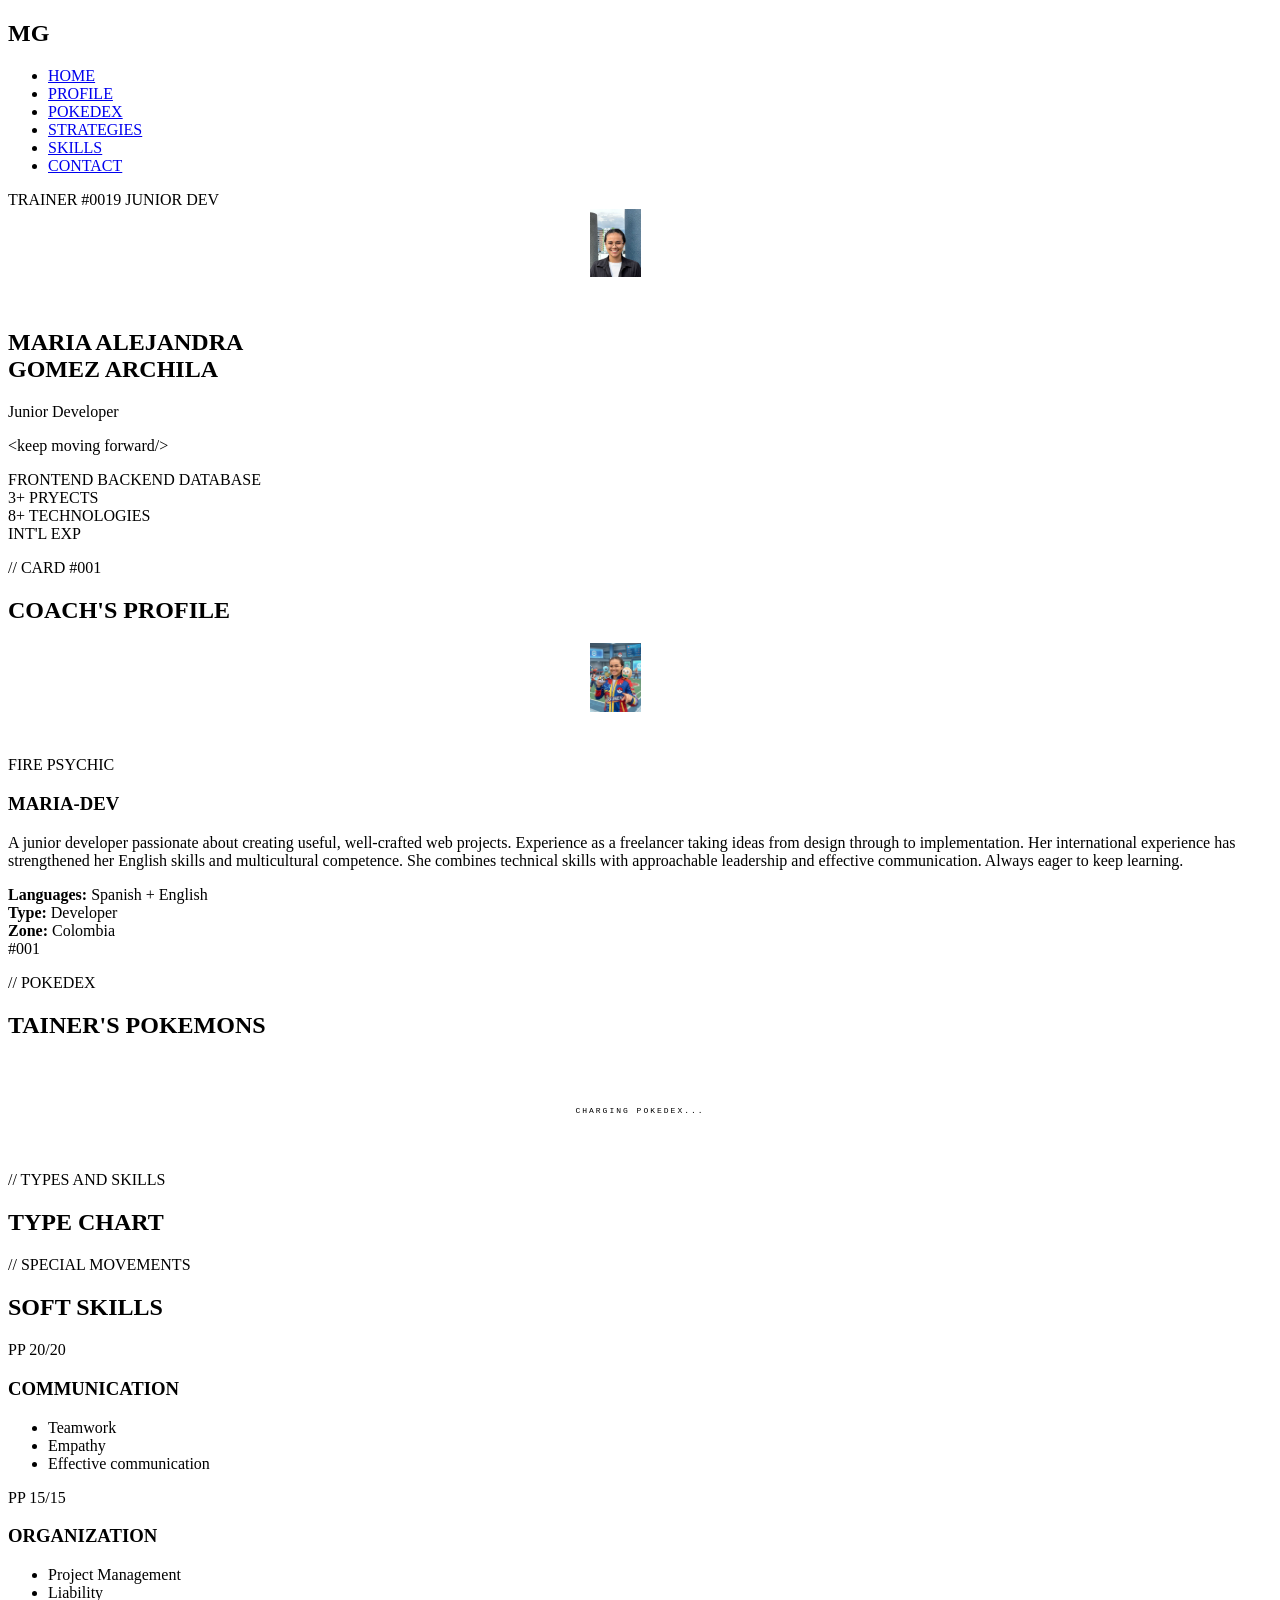
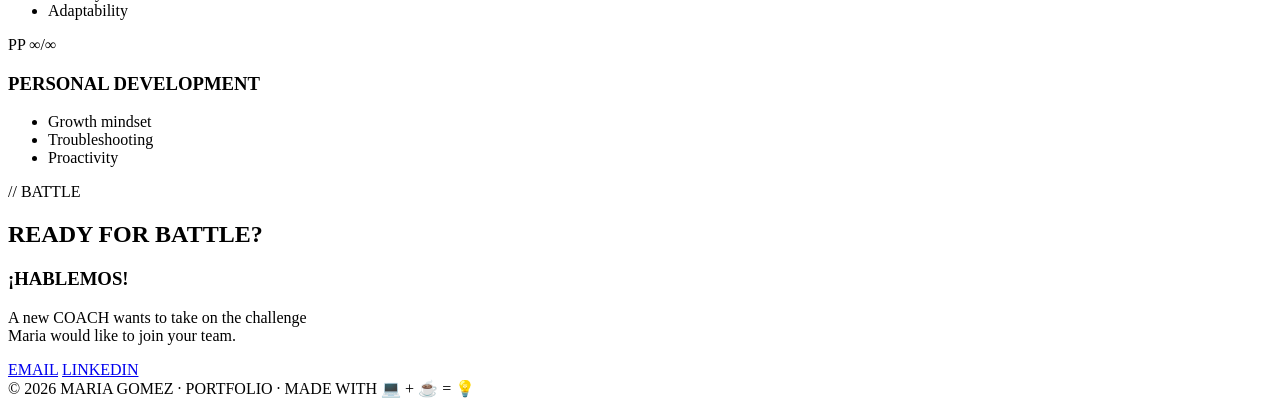
==== index.html @ 3a4a0736 "feat: :white_check_mark: HTML structure completed" ====
<!DOCTYPE html>
<html lang="en">

<head>
    <meta charset="UTF-8">
    <meta name="viewport" content="width=device-width, initial-scale=1.0">
    <title>MG.</title>
    <link rel="stylesheet" href="style.css">
</head>

<body>
    <header>
        <!--NAV BAR-->
        <nav>
            <div class="nav-logo">
                <h1>MG</h1>
                <ul class="nav-links" id="navLinks">
                    <li><a href="#home">HOME</a></li>
                    <li><a href="#about">PROFILE</a></li>
                    <li><a href="#projects">POKEDEX</a></li>
                    <li><a href="#skills">STRATEGIES</a></li>
                    <li><a href="#sskills">SKILLS</a></li>
                    <li><a href="#contact">CONTACT</a></li>
                </ul>
                <div class="hamburger" id="hamburger">
                    <span></span>
                    <span></span>
                    <span></span>
                </div>

            </div>
        </nav>
    </header>

    <!--MAIN-->
    <main>
        <!--HOME-->
        <section id="home">
            <div class="trainer-card">
                <div class="trainer-card-header">
                    <span class="trainer-id">TRAINER #0019</span>
                    <span class="trainer-badge"> JUNIOR DEV</span>
                </div>

                <div class="trainer-main">
                    <div class="trainer-photo">
                        <div class="trainer-photo-placeholder" id="profilePhotoWrapper">
                            <div>
                                <img class="profileImg" src="media/perfilgit.jpg" alt="Maria Gomez" />
                            </div>
                        </div>
                    </div>

                    <div class="trainer-info">
                        <h1>MARIA ALEJANDRA<br>GOMEZ ARCHILA</h1>
                        <p class="trainer-title">Junior Developer</p>
                        <p class="trainer-motto"><span>&lt;</span>keep moving forward/<span>&gt;</span></p>
                        <div class="trainer-types">
                            <span class="type-badge type-fire">FRONTEND</span>
                            <span class="type-badge type-water">BACKEND</span>
                            <span class="type-badge type-electric">DATABASE</span>
                        </div>
                    </div>
                </div>

                <div class="trainer-stats">
                    <div class="trainer-stat">
                        <span class="trainer-stat-val">3+</span>
                        <span class="trainer-stat-label">PRYECTS</span>
                    </div>
                    <div class="trainer-stat">
                        <span class="trainer-stat-val">8+</span>
                        <span class="trainer-stat-label">TECHNOLOGIES</span>
                    </div>
                    <div class="trainer-stat">
                        <span class="trainer-stat-val"></span>
                        <span class="trainer-stat-label">INT'L EXP</span>
                    </div>
                </div>
            </div>
        </section>

        <!--ABOUT-->
        <section id="about">
            <div class="section">
                <div class="section-header reveal">
                    <p class="section-label">// CARD #001</p>
                    <h2 class="section-title">COACH'S PROFILE</h2>
                    <div class="section-divider"></div>
                </div>

                <div class="pokedex-entry reveal">
                    <div class="pokedex-sprite">
                        <div class="trainer-photo-placeholder">
                            <img class="trainerImg" src="media/pokeTrainer.png" alt="Maria Gomez" />
                        </div>
                        <div class="trainer-types">
                            <span class="type-badge type-fire">FIRE</span>
                            <span class="type-badge type-psychic">PSYCHIC</span>
                        </div>
                    </div>

                    <div class="pokedex-text">
                        <h3>MARIA-DEV </h3>
                        <p>A junior developer passionate about creating useful, well-crafted web projects.
                            Experience as a freelancer
                            taking ideas from design through to implementation. Her international experience
                            has strengthened her English skills and
                            multicultural competence. She combines technical skills with approachable leadership and
                            effective communication. Always
                            eager to keep learning.</p>
                        <div class="entry-stats">
                            <div class="entry-stat">
                                <span class="entry-stat-text"><strong>Languages:</strong> Spanish + English</span>
                            </div>
                            <div class="entry-stat">
                                <span class="entry-stat-text"><strong>Type:</strong> Developer</span>
                            </div>
                            <div class="entry-stat">
                                <span class="entry-stat-text"><strong>Zone:</strong> Colombia</span>
                            </div>
                        </div>
                    </div>
                    <div class="pokedex-num">#001</div>
                </div>
            </div>
        </section>

        <!--PROJECTS-->
        <section id="projects">
            <div class="section">
                <div class="section-header reveal">
                    <p class="section-label">// POKEDEX</p>
                    <h2 class="section-title">TAINER'S POKEMONS</h2>
                    <div class="section-divider"></div>
                </div>

                <div class="pokemon-cards-grid" id="pokemonCardsGrid">
                    <div class="divCards">
                        <div class="loading-spinner"></div>
                        <p class="pCards">
                            CHARGING POKEDEX...
                        </p>
                    </div>
                </div>
            </div>
        </section>

        <!--SKILLS-->
        <section id="skills">
            <div class="section">
                <div class="section-header reveal">
                    <p class="section-label">// TYPES AND SKILLS</p>
                    <h2 class="section-title">TYPE CHART</h2>
                    <div class="section-divider"></div>
                </div>

                <div class="type-chart-grid" id="typeChartGrid">
                    <!-- Script.js -->
                </div>
            </div>
        </section>

        <!--SSKILLS-->
        <section id="sskills">
            <div class="section">
                <div class="section-header reveal">
                    <p class="section-label">// SPECIAL MOVEMENTS</p>
                    <h2 class="section-title">SOFT SKILLS</h2>
                    <div class="section-divider"></div>
                </div>

                <div class="moves-grid">
                    <div class="move-card pink reveal">
                        <div class="move-pp">PP <span>20/20</span></div>
                        <h3 class="move-name">COMMUNICATION</h3>
                        <ul class="move-items">
                            <li class="move-item"><span class="move-dot"></span>Teamwork</li>
                            <li class="move-item"><span class="move-dot"></span>Empathy</li>
                            <li class="move-item"><span class="move-dot"></span>Effective communication</li>
                        </ul>
                    </div>

                    <div class="move-card blue reveal">
                        <div class="move-pp">PP <span>15/15</span></div>
                        <h3 class="move-name">ORGANIZATION</h3>
                        <ul class="move-items">
                            <li class="move-item"><span class="move-dot"></span>Project Management</li>
                            <li class="move-item"><span class="move-dot"></span>Liability</li>
                            <li class="move-item"><span class="move-dot"></span>Adaptability</li>
                        </ul>
                    </div>

                    <div class="move-card green reveal">
                        <div class="move-pp">PP <span>∞/∞</span></div>
                        <h3 class="move-name">PERSONAL DEVELOPMENT</h3>
                        <ul class="move-items">
                            <li class="move-item"><span class="move-dot"></span>Growth mindset</li>
                            <li class="move-item"><span class="move-dot"></span>Troubleshooting</li>
                            <li class="move-item"><span class="move-dot"></span>Proactivity</li>
                        </ul>
                    </div>
                </div>
            </div>
        </section>

        <!--CONTACT-->
        <section id="contact">
            <div class="section">
                <div class="section-header reveal">
                    <p class="section-label">// BATTLE</p>
                    <h2 class="section-title">READY FOR BATTLE?</h2>
                    <div class="section-divider"></div>
                </div>

                <div class="contact-card reveal">
                    <h3>¡HABLEMOS!</h3>
                    <p>A new COACH wants to take on the challenge<br>Maria would like to join your team.</p>
                    <div class="contact-buttons">
                        <a href="mailto:maga1731@gmail.com" class="contact-btn email">EMAIL</a>
                        <a href="https://www.linkedin.com/in/maria-alejandra-gomez-archila-873340373/" target="_blank"
                            class="contact-btn linkedin">LINKEDIN</a>
                    </div>
                </div>
            </div>
        </section>
    </main>

    <!--FOOTER-->
    <footer>
        <div class="footer-text">
            © 2026 MARIA GOMEZ · PORTFOLIO · MADE WITH 💻 + ☕ = 💡
        </div>
    </footer>
</body>
<script src="script.js"></script>

</html>
---- style.css ----
/*NAV BAR*/
/*MAIN*/


/*HOME*/
.trainer-types {
    justify-content: flex-start;
    margin-top: 0.8rem
}

.profileImg {
    width: 4vw;

}

/*ABOUT*/

.trainerImg {
    width: 4vw;
}

.trainer-photo-placeholder {
    width: 100px;
    height: 100px;
    font-size: 2.5rem;
    margin: 0 auto;
}

/*PROJECTS*/

.divCards {
    grid-column: 1/-1;
    text-align: center;
    padding: 2rem;
}

.pCards {
    font-family: 'Press Start 2P', monospace;
    font-size: 0.5rem;
    color: var(--gray);
    margin-top: 1rem;
    letter-spacing: 2px;
}
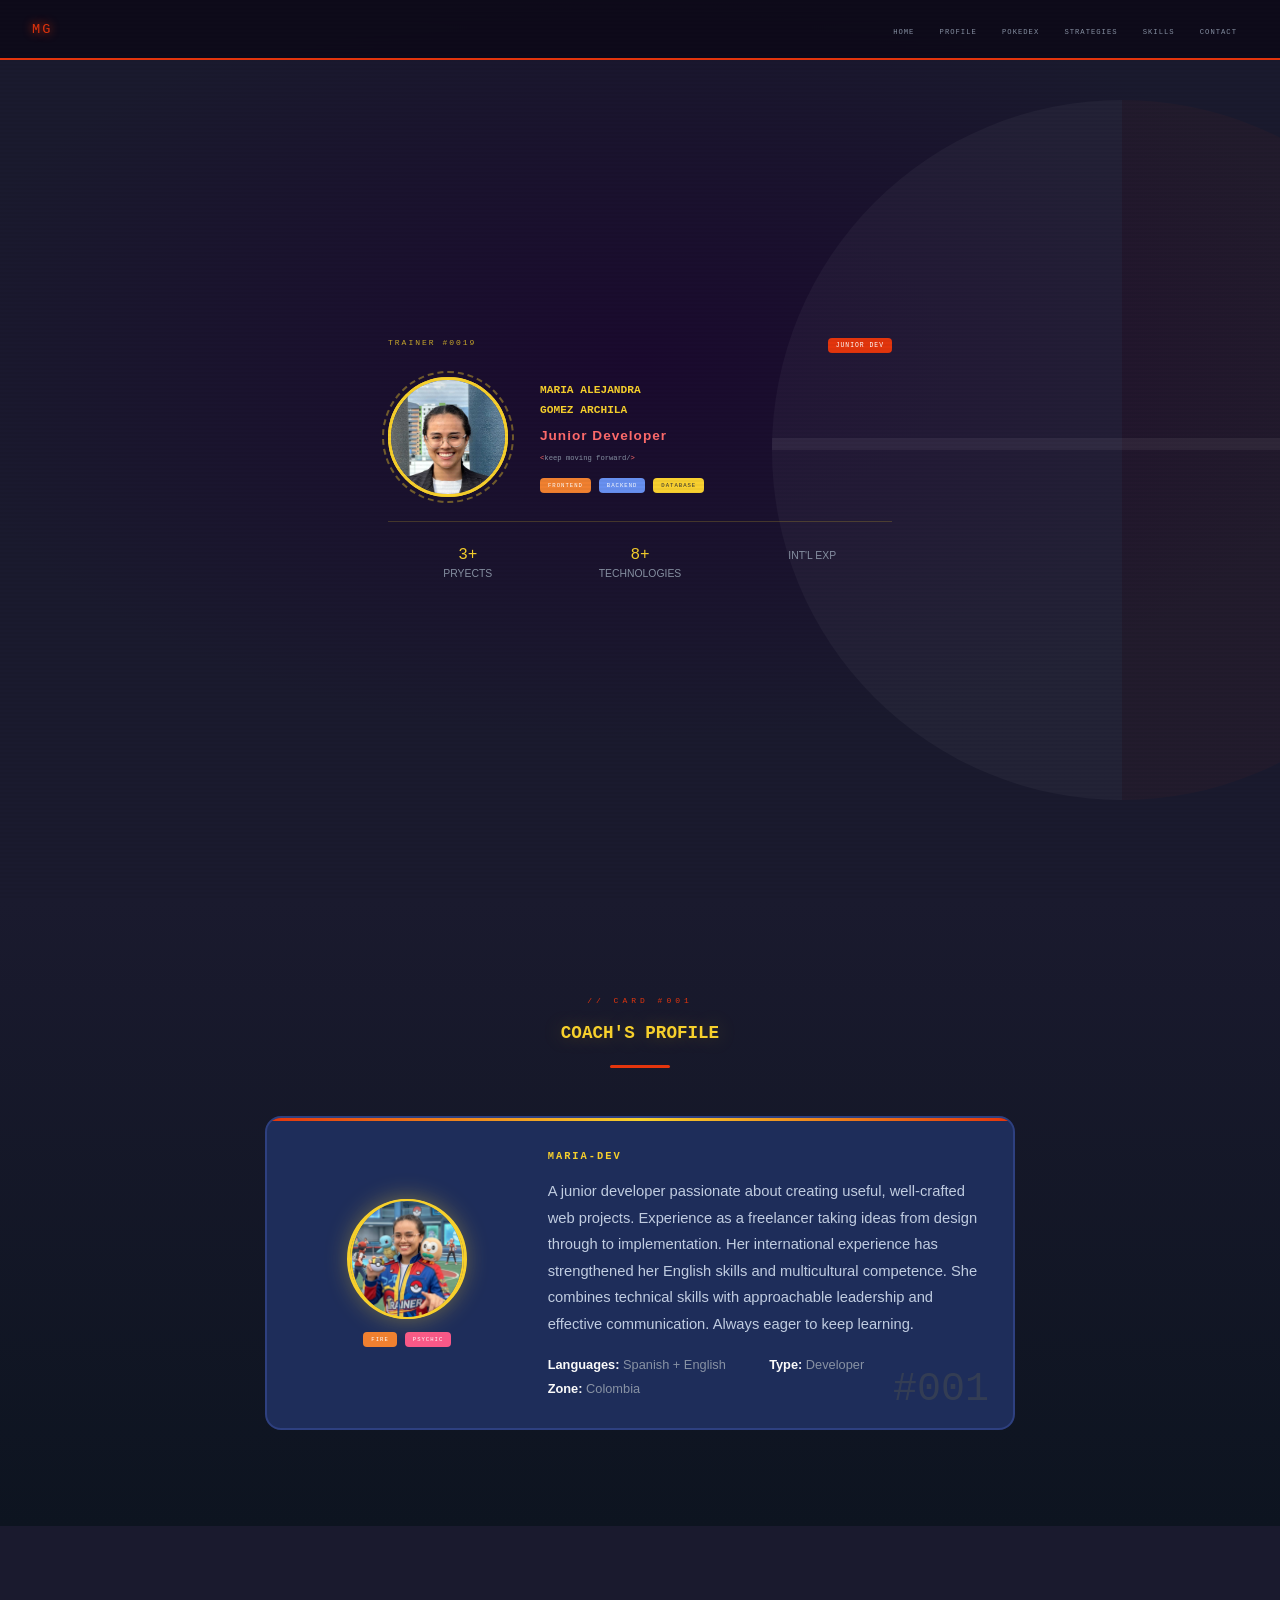
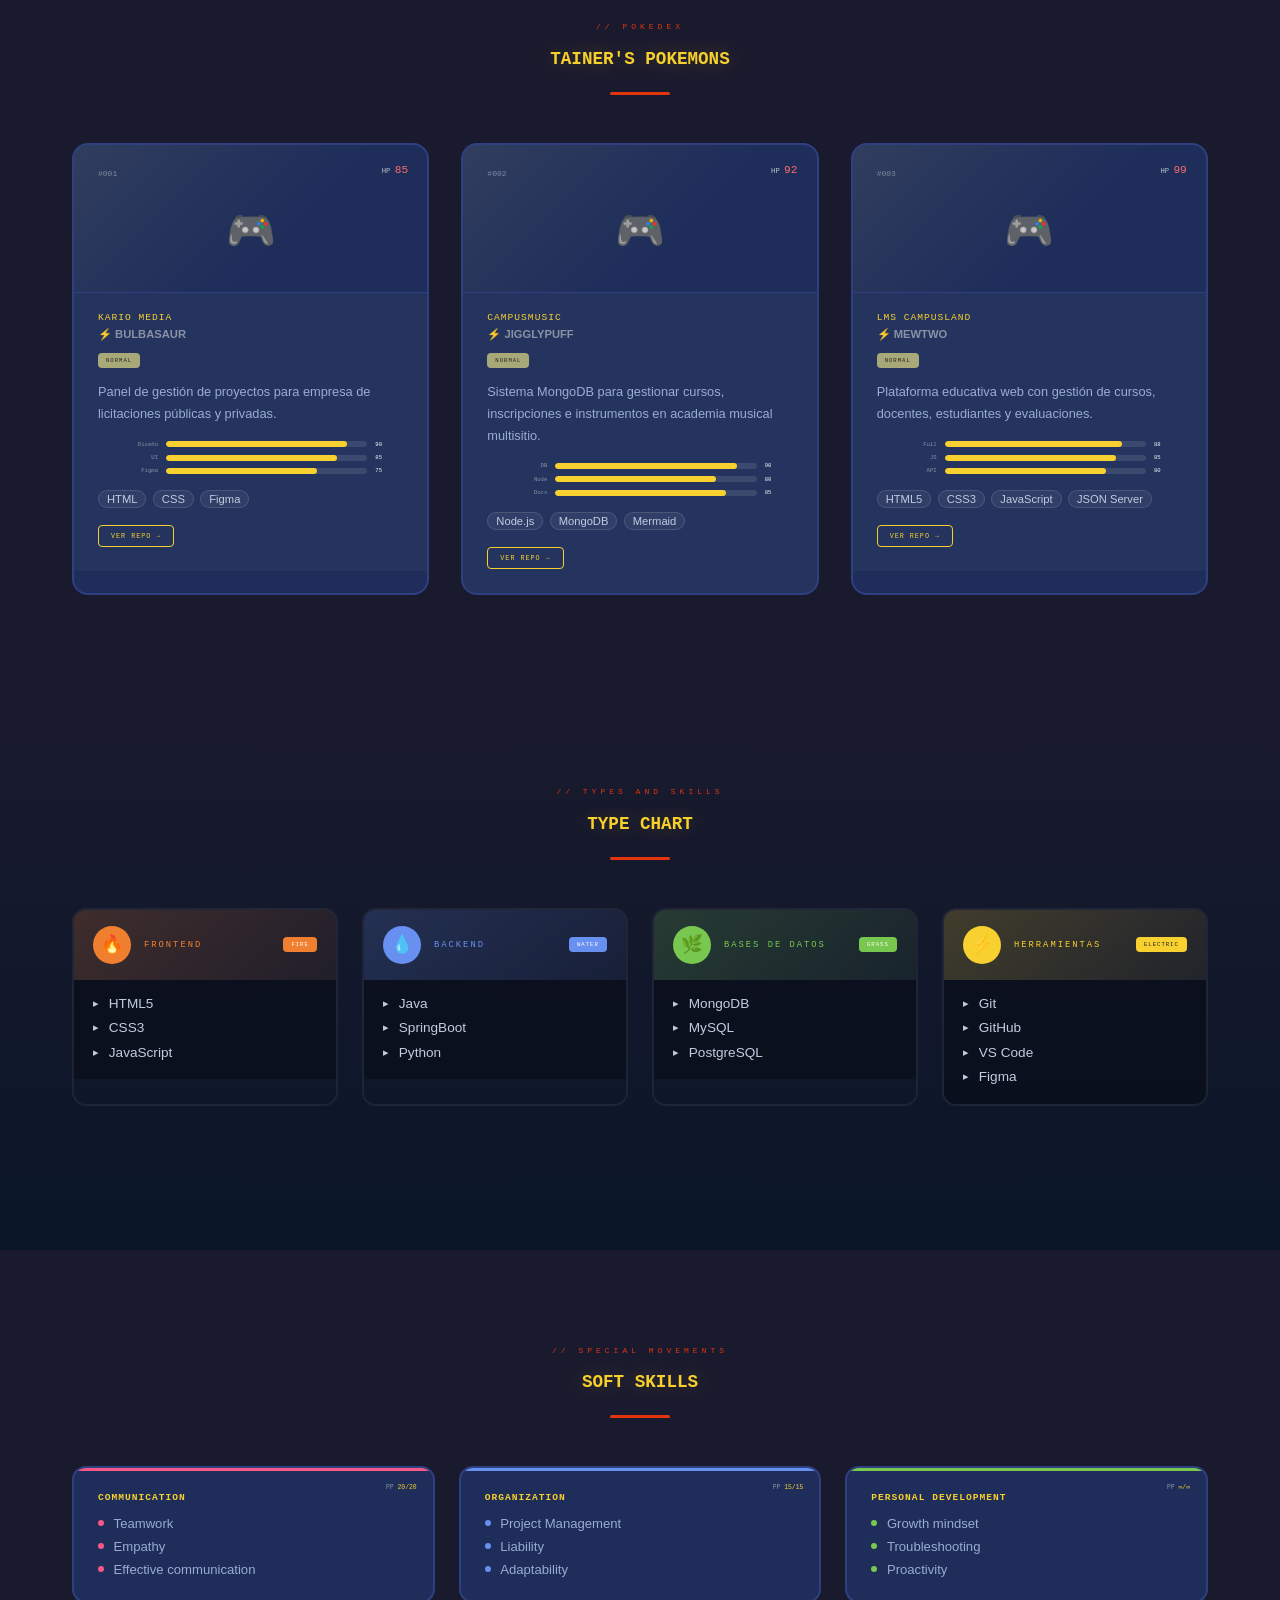
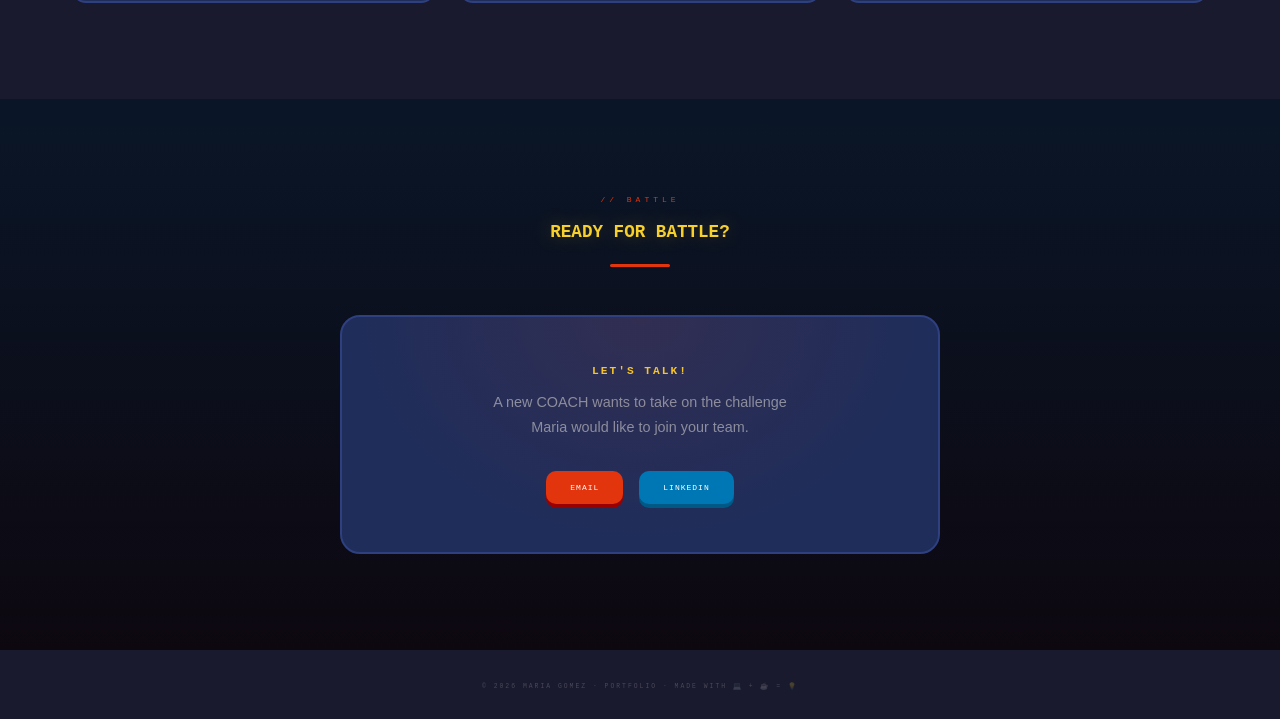
==== commit be51b81b: "feat: :white_check_mark: Updating CSS and JS" ====
--- a/index.html
+++ b/index.html
@@ -9,26 +9,25 @@
 </head>
 
 <body>
+    <div class="stars-bg" id="stars"></div>
     <header>
         <!--NAV BAR-->
         <nav>
-            <div class="nav-logo">
-                <h1>MG</h1>
-                <ul class="nav-links" id="navLinks">
-                    <li><a href="#home">HOME</a></li>
-                    <li><a href="#about">PROFILE</a></li>
-                    <li><a href="#projects">POKEDEX</a></li>
-                    <li><a href="#skills">STRATEGIES</a></li>
-                    <li><a href="#sskills">SKILLS</a></li>
-                    <li><a href="#contact">CONTACT</a></li>
-                </ul>
-                <div class="hamburger" id="hamburger">
-                    <span></span>
-                    <span></span>
-                    <span></span>
-                </div>
-
-            </div>
+            <div class="nav-logo">MG</div>
+            <ul class="nav-links" id="navLinks">
+                <li><a href="#home">HOME</a></li>
+                <li><a href="#about">PROFILE</a></li>
+                <li><a href="#projects">POKEDEX</a></li>
+                <li><a href="#skills">STRATEGIES</a></li>
+                <li><a href="#sskills">SKILLS</a></li>
+                <li><a href="#contact">CONTACT</a></li>
+            </ul>
+            <div class="hamburger" id="hamburger">
+                <span></span>
+                <span></span>
+                <span></span>
+            </div>
+
         </nav>
     </header>
 
@@ -214,10 +213,11 @@
                 </div>
 
                 <div class="contact-card reveal">
-                    <h3>¡HABLEMOS!</h3>
+                    <h3>LET'S TALK!</h3>
                     <p>A new COACH wants to take on the challenge<br>Maria would like to join your team.</p>
                     <div class="contact-buttons">
-                        <a href="mailto:maga1731@gmail.com" class="contact-btn email">EMAIL</a>
+                        <a href="https://mail.google.com/mail/?view=cm&to=maga1731@gmail.com" target="_blank"
+                            class="contact-btn email">EMAIL</a>
                         <a href="https://www.linkedin.com/in/maria-alejandra-gomez-archila-873340373/" target="_blank"
                             class="contact-btn linkedin">LINKEDIN</a>
                     </div>
--- a/style.css
+++ b/style.css
@@ -1,22 +1,160 @@
+/*RESET*/
+:root {
+    --red: #E3350D;
+    --red-dark: #9B0000;
+    --red-light: #FF6B6B;
+    --cream: #F5ECD7;
+    --yellow: #F7D02C;
+    --yellow2: #FFE066;
+    --black: #1a1a2e;
+    --dark: #16213e;
+    --mid: #0f3460;
+    --blue: #533483;
+    --white: #FAFAFA;
+    --gray: #8892a4;
+    --card-bg: #1e2d5a;
+    --border: #2e4080;
+
+    /* Type colors */
+    --fire: #F08030;
+    --water: #6890F0;
+    --grass: #78C850;
+    --electric: #F8D030;
+    --psychic: #F85888;
+    --ice: #98D8D8;
+    --dragon: #7038F8;
+    --dark-t: #705848;
+    --steel: #B8B8D0;
+    --normal: #A8A878;
+    --ghost: #705898;
+    --fighting: #C03028;
+    --poison: #A040A0;
+    --ground: #E0C068;
+    --rock: #B8A038;
+    --bug: #A8B820;
+}
+
+*,
+*::before,
+*::after {
+    box-sizing: border-box;
+    margin: 0;
+    padding: 0;
+}
+
+html {
+    scroll-behavior: smooth;
+}
+
+body {
+    font-family: 'Nunito', sans-serif;
+    background: var(--black);
+    color: var(--white);
+    overflow-x: hidden;
+}
+
+
 /*NAV BAR*/
+nav {
+    position: fixed;
+    top: 0;
+    left: 0;
+    right: 0;
+    z-index: 100;
+    background: rgba(14, 10, 26, 0.92);
+    backdrop-filter: blur(12px);
+    border-bottom: 2px solid var(--red);
+    padding: 0 2rem;
+    height: 60px;
+    display: flex;
+    align-items: center;
+    justify-content: space-between;
+}
+
+.nav-logo {
+    font-family: 'Press Start 2P', monospace;
+    font-size: 0.85rem;
+    color: var(--red);
+    text-shadow: 0 0 10px var(--red);
+    letter-spacing: 2px;
+}
+
+.nav-logo span {
+    color: var(--yellow);
+}
+
+.nav-links {
+    display: flex;
+    gap: 0.2rem;
+    list-style: none;
+}
+
+.nav-links a {
+    font-family: 'Press Start 2P', monospace;
+    font-size: 0.45rem;
+    color: var(--gray);
+    text-decoration: none;
+    padding: 6px 10px;
+    border-radius: 4px;
+    transition: all 0.2s;
+    letter-spacing: 1px;
+    border: 1px solid transparent;
+}
+
+.nav-links a:hover {
+    color: var(--yellow);
+    border-color: var(--yellow);
+    background: rgba(247, 208, 44, 0.1);
+}
+
+.hamburger {
+    display: none;
+    flex-direction: column;
+    gap: 5px;
+    cursor: pointer;
+}
+
+.hamburger span {
+    width: 24px;
+    height: 2px;
+    background: var(--white);
+    border-radius: 2px;
+    transition: all 0.3s;
+}
+
+/* BACKGROUND PATTERN */
+
+body::before {
+    content: '';
+    position: fixed;
+    inset: 0;
+    background: repeating-linear-gradient(0deg,
+            transparent,
+            transparent 2px,
+            rgba(0, 0, 0, 0.03) 2px,
+            rgba(0, 0, 0, 0.03) 4px);
+    pointer-events: none;
+    z-index: 9999;
+}
+
+
 /*MAIN*/
-
-
 /*HOME*/
+
 .trainer-types {
     justify-content: flex-start;
     margin-top: 0.8rem
 }
 
 .profileImg {
-    width: 4vw;
+    width: 15vw;
 
 }
 
 /*ABOUT*/
 
 .trainerImg {
-    width: 4vw;
+    width: 5vw;
 }
 
 .trainer-photo-placeholder {
@@ -40,4 +178,1452 @@
     color: var(--gray);
     margin-top: 1rem;
     letter-spacing: 2px;
+}
+
+
+/* ─── NAVBAR ─── */
+nav {
+    position: fixed;
+    top: 0;
+    left: 0;
+    right: 0;
+    z-index: 100;
+    background: rgba(14, 10, 26, 0.92);
+    backdrop-filter: blur(12px);
+    border-bottom: 2px solid var(--red);
+    padding: 0 2rem;
+    height: 60px;
+    display: flex;
+    align-items: center;
+    justify-content: space-between;
+}
+
+.nav-logo {
+    font-family: 'Press Start 2P', monospace;
+    font-size: 0.85rem;
+    color: var(--red);
+    text-shadow: 0 0 10px var(--red);
+    letter-spacing: 2px;
+}
+
+.nav-logo span {
+    color: var(--yellow);
+}
+
+.nav-links {
+    display: flex;
+    gap: 0.2rem;
+    list-style: none;
+}
+
+.nav-links a {
+    font-family: 'Press Start 2P', monospace;
+    font-size: 0.45rem;
+    color: var(--gray);
+    text-decoration: none;
+    padding: 6px 10px;
+    border-radius: 4px;
+    transition: all 0.2s;
+    letter-spacing: 1px;
+    border: 1px solid transparent;
+}
+
+.nav-links a:hover {
+    color: var(--yellow);
+    border-color: var(--yellow);
+    background: rgba(247, 208, 44, 0.1);
+}
+
+.hamburger {
+    display: none;
+    flex-direction: column;
+    gap: 5px;
+    cursor: pointer;
+}
+
+.hamburger span {
+    width: 24px;
+    height: 2px;
+    background: var(--white);
+    border-radius: 2px;
+    transition: all 0.3s;
+}
+
+/* ─── HERO — TRAINER CARD ─── */
+#home {
+    min-height: 100vh;
+    display: flex;
+    align-items: center;
+    justify-content: center;
+    padding: 80px 2rem 4rem;
+    position: relative;
+    overflow: hidden;
+    background: radial-gradient(ellipse 80% 60% at 50% 40%, #1a0a2e 0%, var(--black) 70%);
+}
+
+/* Pokéball BG decoration */
+#home::after {
+    content: '';
+    position: absolute;
+    right: -15%;
+    top: 50%;
+    transform: translateY(-50%);
+    width: 700px;
+    height: 700px;
+    border-radius: 50%;
+    background: conic-gradient(from 0deg,
+            var(--red) 0deg 180deg,
+            var(--white) 180deg 360deg);
+    opacity: 0.04;
+    animation: rotatePokeball 20s linear infinite;
+}
+
+#home::before {
+    content: '';
+    position: absolute;
+    right: -15%;
+    top: calc(50% - 6px);
+    transform: translateY(-50%);
+    width: 700px;
+    height: 12px;
+    background: rgba(255, 255, 255, 0.06);
+    z-index: 1;
+}
+
+@keyframes rotatePokeball {
+    to {
+        transform: translateY(-50%) rotate(360deg);
+    }
+}
+
+
+/* TRAINER CARD */
+.trainer-card {
+    position: relative;
+    z-index: 2;
+    border-radius: 20px;
+    padding: 2.5rem 3rem;
+    max-width: 600px;
+    width: 100%;
+    /*
+    box-shadow:
+    0 0 0 1px rgba(247, 208, 44, 0.3),
+    0 0 40px rgba(247, 208, 44, 0.15),
+    0 20px 60px rgba(0, 0, 0, 0.6);
+    animation: fadeInUp 0.8s ease;
+    background: linear-gradient(135deg, #1e2d5a 0%, #16213e 60%, #0d1b3e 100%);
+    border: 3px solid var(--yellow); */
+}
+
+@keyframes fadeInUp {
+    from {
+        opacity: 0;
+        transform: translateY(30px);
+    }
+
+    to {
+        opacity: 1;
+        transform: translateY(0);
+    }
+}
+
+.trainer-card-header {
+    display: flex;
+    justify-content: space-between;
+    align-items: flex-start;
+    margin-bottom: 1.5rem;
+}
+
+.trainer-id {
+    font-family: 'Press Start 2P', monospace;
+    font-size: 0.5rem;
+    color: var(--yellow);
+    letter-spacing: 2px;
+    opacity: 0.8;
+}
+
+.trainer-badge {
+    background: var(--red);
+    color: white;
+    font-family: 'Press Start 2P', monospace;
+    font-size: 0.4rem;
+    padding: 4px 8px;
+    border-radius: 4px;
+    letter-spacing: 1px;
+}
+
+.trainer-main {
+    display: flex;
+    gap: 2rem;
+    align-items: center;
+    margin-bottom: 1.5rem;
+}
+
+.trainer-photo {
+    position: relative;
+    flex-shrink: 0;
+}
+
+.trainer-photo img {
+    width: 120px;
+    height: 120px;
+    border-radius: 50%;
+    object-fit: cover;
+    border: 3px solid var(--yellow);
+    display: block;
+    background: var(--mid);
+}
+
+.trainer-photo-placeholder {
+    width: 120px;
+    height: 120px;
+    border-radius: 50%;
+    border: 3px solid var(--yellow);
+    background: linear-gradient(135deg, var(--mid), var(--blue));
+    display: flex;
+    align-items: center;
+    justify-content: center;
+    font-size: 3rem;
+}
+
+.trainer-photo::after {
+    content: '';
+    position: absolute;
+    inset: -6px;
+    border-radius: 50%;
+    border: 2px dashed rgba(247, 208, 44, 0.4);
+    animation: spinDash 8s linear infinite;
+}
+
+@keyframes spinDash {
+    to {
+        transform: rotate(360deg);
+    }
+}
+
+.trainer-info h1 {
+    font-family: 'Press Start 2P', monospace;
+    font-size: 0.7rem;
+    color: var(--yellow);
+    line-height: 1.8;
+    margin-bottom: 0.5rem;
+}
+
+.trainer-title {
+    color: var(--red-light);
+    font-size: 0.85rem;
+    font-weight: 700;
+    margin-bottom: 0.5rem;
+    letter-spacing: 1px;
+}
+
+.trainer-motto {
+    font-family: 'Press Start 2P', monospace;
+    font-size: 0.45rem;
+    color: var(--gray);
+    line-height: 2;
+}
+
+.trainer-motto span {
+    color: var(--red-light);
+}
+
+.trainer-stats {
+    display: grid;
+    grid-template-columns: 1fr 1fr 1fr;
+    gap: 0.8rem;
+    margin-top: 1.5rem;
+    padding-top: 1.5rem;
+    border-top: 1px solid rgba(247, 208, 44, 0.2);
+}
+
+.trainer-stat {
+    text-align: center;
+}
+
+.trainer-stat-val {
+    font-family: 'Press Start 2P', monospace;
+    font-size: 1rem;
+    color: var(--yellow);
+    display: block;
+}
+
+.trainer-stat-label {
+    font-size: 0.65rem;
+    color: var(--gray);
+    margin-top: 4px;
+    display: block;
+}
+
+.hero-btns {
+    display: flex;
+    gap: 1rem;
+    margin-top: 1.5rem;
+    flex-wrap: wrap;
+}
+
+.btn-primary {
+    background: var(--red);
+    color: white;
+    font-family: 'Press Start 2P', monospace;
+    font-size: 0.5rem;
+    padding: 12px 20px;
+    border: none;
+    border-radius: 8px;
+    cursor: pointer;
+    text-decoration: none;
+    transition: all 0.2s;
+    box-shadow: 0 4px 0 var(--red-dark);
+    letter-spacing: 1px;
+}
+
+.btn-primary:hover {
+    transform: translateY(-2px);
+    box-shadow: 0 6px 0 var(--red-dark);
+}
+
+.btn-primary:active {
+    transform: translateY(2px);
+    box-shadow: 0 2px 0 var(--red-dark);
+}
+
+.btn-secondary {
+    background: transparent;
+    color: var(--yellow);
+    font-family: 'Press Start 2P', monospace;
+    font-size: 0.5rem;
+    padding: 11px 20px;
+    border: 2px solid var(--yellow);
+    border-radius: 8px;
+    cursor: pointer;
+    text-decoration: none;
+    transition: all 0.2s;
+    letter-spacing: 1px;
+}
+
+.btn-secondary:hover {
+    background: rgba(247, 208, 44, 0.1);
+}
+
+/* ─── SECTION WRAPPER ─── */
+.section {
+    padding: 6rem 2rem;
+    max-width: 1200px;
+    margin: 0 auto;
+}
+
+.section-header {
+    text-align: center;
+    margin-bottom: 3rem;
+}
+
+.section-label {
+    font-family: 'Press Start 2P', monospace;
+    font-size: 0.5rem;
+    color: var(--red);
+    letter-spacing: 4px;
+    text-transform: uppercase;
+    margin-bottom: 0.8rem;
+}
+
+.section-title {
+    font-family: 'Press Start 2P', monospace;
+    font-size: 1.1rem;
+    color: var(--yellow);
+    line-height: 1.8;
+    text-shadow: 0 0 20px rgba(247, 208, 44, 0.3);
+}
+
+.section-divider {
+    width: 60px;
+    height: 3px;
+    background: var(--red);
+    margin: 1rem auto 0;
+    border-radius: 2px;
+}
+
+/* ─── ABOUT — POKEDEX ENTRY ─── */
+#about {
+    background: linear-gradient(180deg, var(--black) 0%, #0d1420 100%);
+}
+
+.pokedex-entry {
+    background: var(--card-bg);
+    border: 2px solid var(--border);
+    border-radius: 16px;
+    padding: 2rem;
+    max-width: 750px;
+    margin: 0 auto;
+    display: grid;
+    grid-template-columns: 1fr 2fr;
+    gap: 2rem;
+    align-items: center;
+    position: relative;
+    overflow: hidden;
+}
+
+.pokedex-entry::before {
+    content: '';
+    position: absolute;
+    top: 0;
+    left: 0;
+    right: 0;
+    height: 3px;
+    background: linear-gradient(90deg, var(--red), var(--yellow), var(--red));
+}
+
+.pokedex-num {
+    font-family: 'Press Start 2P', monospace;
+    font-size: 2.5rem;
+    color: rgba(247, 208, 44, 0.1);
+    position: absolute;
+    bottom: 1rem;
+    right: 1.5rem;
+    pointer-events: none;
+}
+
+.pokedex-sprite {
+    text-align: center;
+}
+
+.pokedex-sprite img {
+    width: 120px;
+    height: 120px;
+    object-fit: cover;
+    border-radius: 50%;
+    border: 2px solid var(--yellow);
+    filter: drop-shadow(0 0 12px rgba(247, 208, 44, 0.4));
+}
+
+.trainer-types {
+    display: flex;
+    gap: 0.5rem;
+    flex-wrap: wrap;
+    margin-top: 0.8rem;
+    justify-content: center;
+}
+
+.type-badge {
+    font-family: 'Press Start 2P', monospace;
+    font-size: 0.35rem;
+    padding: 4px 8px;
+    border-radius: 4px;
+    letter-spacing: 1px;
+}
+
+.pokedex-text h3 {
+    font-family: 'Press Start 2P', monospace;
+    font-size: 0.65rem;
+    color: var(--yellow);
+    margin-bottom: 1rem;
+    letter-spacing: 2px;
+}
+
+.pokedex-text p {
+    color: #c0cce0;
+    line-height: 1.8;
+    font-size: 0.92rem;
+}
+
+.entry-stats {
+    display: grid;
+    grid-template-columns: 1fr 1fr;
+    gap: 0.6rem;
+    margin-top: 1.2rem;
+}
+
+.entry-stat {
+    display: flex;
+    align-items: center;
+    gap: 0.5rem;
+    font-size: 0.8rem;
+}
+
+.entry-stat-icon {
+    font-size: 1rem;
+}
+
+.entry-stat-text {
+    color: var(--gray);
+}
+
+.entry-stat-text strong {
+    color: var(--white);
+    font-weight: 700;
+}
+
+/* ─── PROJECTS — POKEMON CARDS ─── */
+#projects {
+    background: var(--black);
+}
+
+.pokemon-cards-grid {
+    display: grid;
+    grid-template-columns: repeat(auto-fit, minmax(280px, 1fr));
+    gap: 2rem;
+}
+
+.pokemon-project-card {
+    background: var(--card-bg);
+    border: 2px solid var(--border);
+    border-radius: 16px;
+    overflow: hidden;
+    transition: transform 0.3s, box-shadow 0.3s;
+    cursor: pointer;
+    position: relative;
+}
+
+.pokemon-project-card:hover {
+    transform: translateY(-8px) scale(1.02);
+    box-shadow: 0 20px 40px rgba(0, 0, 0, 0.5), 0 0 20px rgba(247, 208, 44, 0.15);
+}
+
+.pcard-top {
+    padding: 1.5rem 1.5rem 1rem;
+    position: relative;
+    min-height: 140px;
+    display: flex;
+    flex-direction: column;
+    align-items: center;
+    justify-content: flex-start;
+}
+
+.pcard-id {
+    font-family: 'Press Start 2P', monospace;
+    font-size: 0.5rem;
+    color: rgba(255, 255, 255, 0.4);
+    align-self: flex-start;
+    margin-bottom: 0.5rem;
+}
+
+.pcard-pokemon {
+    width: 90px;
+    height: 90px;
+    object-fit: contain;
+    filter: drop-shadow(0 4px 12px rgba(0, 0, 0, 0.5));
+    animation: floatPokemon 3s ease-in-out infinite;
+}
+
+@keyframes floatPokemon {
+
+    0%,
+    100% {
+        transform: translateY(0);
+    }
+
+    50% {
+        transform: translateY(-8px);
+    }
+}
+
+.pcard-pokemon-loading {
+    width: 90px;
+    height: 90px;
+    display: flex;
+    align-items: center;
+    justify-content: center;
+    font-size: 2.5rem;
+    animation: floatPokemon 3s ease-in-out infinite;
+}
+
+.pcard-hp {
+    position: absolute;
+    top: 1.2rem;
+    right: 1.2rem;
+    font-family: 'Press Start 2P', monospace;
+    font-size: 0.45rem;
+    color: rgba(255, 255, 255, 0.7);
+}
+
+.pcard-hp span {
+    color: var(--red-light);
+    font-size: 0.7rem;
+}
+
+.pcard-body {
+    background: rgba(255, 255, 255, 0.03);
+    border-top: 1px solid var(--border);
+    padding: 1.2rem 1.5rem 1.5rem;
+}
+
+.pcard-name {
+    font-family: 'Press Start 2P', monospace;
+    font-size: 0.6rem;
+    color: var(--yellow);
+    margin-bottom: 0.3rem;
+    letter-spacing: 1px;
+}
+
+.pcard-pokemon-name {
+    font-size: 0.7rem;
+    color: var(--gray);
+    margin-bottom: 0.8rem;
+    font-weight: 600;
+}
+
+.pcard-types {
+    display: flex;
+    gap: 0.4rem;
+    flex-wrap: wrap;
+    margin-bottom: 0.8rem;
+}
+
+.pcard-desc {
+    font-size: 0.8rem;
+    color: #9aaccf;
+    line-height: 1.7;
+    margin-bottom: 1rem;
+}
+
+.pcard-stats-mini {
+    margin-bottom: 1rem;
+}
+
+.pcard-stat-row {
+    display: flex;
+    align-items: center;
+    gap: 0.5rem;
+    margin-bottom: 0.4rem;
+}
+
+.pcard-stat-name {
+    font-family: 'Press Start 2P', monospace;
+    font-size: 0.35rem;
+    color: var(--gray);
+    width: 60px;
+    text-align: right;
+    flex-shrink: 0;
+}
+
+.pcard-stat-bar {
+    flex: 1;
+    height: 6px;
+    background: rgba(255, 255, 255, 0.1);
+    border-radius: 3px;
+    overflow: hidden;
+}
+
+.pcard-stat-fill {
+    height: 100%;
+    border-radius: 3px;
+    transition: width 1s ease;
+}
+
+.pcard-stat-num {
+    font-family: 'Press Start 2P', monospace;
+    font-size: 0.35rem;
+    color: var(--white);
+    width: 28px;
+}
+
+.pcard-tech {
+    display: flex;
+    flex-wrap: wrap;
+    gap: 0.4rem;
+    margin-bottom: 1rem;
+}
+
+.tech-pill {
+    background: rgba(255, 255, 255, 0.06);
+    border: 1px solid rgba(255, 255, 255, 0.12);
+    color: #c0cce0;
+    font-size: 0.7rem;
+    padding: 2px 8px;
+    border-radius: 20px;
+}
+
+.pcard-link {
+    display: inline-block;
+    font-family: 'Press Start 2P', monospace;
+    font-size: 0.42rem;
+    color: var(--yellow);
+    text-decoration: none;
+    border: 1px solid var(--yellow);
+    padding: 6px 12px;
+    border-radius: 4px;
+    transition: all 0.2s;
+    letter-spacing: 1px;
+}
+
+.pcard-link:hover {
+    background: var(--yellow);
+    color: var(--black);
+}
+
+/* ─── SKILLS — TYPE CHART ─── */
+#skills {
+    background: linear-gradient(180deg, var(--black) 0%, #0a1628 100%);
+}
+
+.type-chart-grid {
+    display: grid;
+    grid-template-columns: repeat(auto-fit, minmax(260px, 1fr));
+    gap: 1.5rem;
+    margin-bottom: 3rem;
+}
+
+.type-category-card {
+    border-radius: 14px;
+    overflow: hidden;
+    border: 2px solid rgba(255, 255, 255, 0.06);
+    transition: transform 0.2s, box-shadow 0.2s;
+}
+
+.type-category-card:hover {
+    transform: translateY(-4px);
+    box-shadow: 0 12px 30px rgba(0, 0, 0, 0.4);
+}
+
+.type-cat-header {
+    padding: 1rem 1.2rem;
+    display: flex;
+    align-items: center;
+    gap: 0.8rem;
+}
+
+.type-icon {
+    width: 38px;
+    height: 38px;
+    border-radius: 50%;
+    display: flex;
+    align-items: center;
+    justify-content: center;
+    font-size: 1.1rem;
+    flex-shrink: 0;
+}
+
+.type-cat-name {
+    font-family: 'Press Start 2P', monospace;
+    font-size: 0.55rem;
+    letter-spacing: 2px;
+}
+
+.type-cat-body {
+    padding: 1rem 1.2rem 1.2rem;
+    background: rgba(0, 0, 0, 0.3);
+}
+
+.skill-items {
+    list-style: none;
+    display: flex;
+    flex-direction: column;
+    gap: 0.6rem;
+}
+
+.skill-item {
+    display: flex;
+    align-items: center;
+    gap: 0.6rem;
+    font-size: 0.85rem;
+    color: #c0cce0;
+}
+
+.skill-item::before {
+    content: '▸';
+    font-size: 0.7rem;
+    flex-shrink: 0;
+}
+
+.pokemon-sprite-mini {
+    width: 32px;
+    height: 32px;
+    object-fit: contain;
+}
+
+/* ─── SOFT SKILLS — MOVES ─── */
+#sskills {
+    background: var(--black);
+}
+
+.moves-grid {
+    display: grid;
+    grid-template-columns: repeat(auto-fit, minmax(260px, 1fr));
+    gap: 1.5rem;
+}
+
+.move-card {
+    background: var(--card-bg);
+    border: 2px solid var(--border);
+    border-radius: 14px;
+    padding: 1.5rem;
+    position: relative;
+    overflow: hidden;
+    transition: transform 0.2s;
+}
+
+.move-card:hover {
+    transform: translateY(-4px);
+}
+
+.move-card::before {
+    content: '';
+    position: absolute;
+    top: 0;
+    left: 0;
+    right: 0;
+    height: 3px;
+}
+
+.move-card.pink::before {
+    background: var(--psychic);
+}
+
+.move-card.blue::before {
+    background: var(--water);
+}
+
+.move-card.green::before {
+    background: var(--grass);
+}
+
+.move-pp {
+    position: absolute;
+    top: 1rem;
+    right: 1rem;
+    font-family: 'Press Start 2P', monospace;
+    font-size: 0.4rem;
+    color: var(--gray);
+}
+
+.move-pp span {
+    color: var(--yellow);
+}
+
+.move-icon {
+    font-size: 2rem;
+    margin-bottom: 0.8rem;
+}
+
+.move-name {
+    font-family: 'Press Start 2P', monospace;
+    font-size: 0.6rem;
+    color: var(--yellow);
+    margin-bottom: 0.8rem;
+    letter-spacing: 1px;
+}
+
+.move-items {
+    list-style: none;
+    display: flex;
+    flex-direction: column;
+    gap: 0.5rem;
+}
+
+.move-item {
+    display: flex;
+    align-items: center;
+    gap: 0.6rem;
+    font-size: 0.82rem;
+    color: #9aaccf;
+}
+
+.move-dot {
+    width: 6px;
+    height: 6px;
+    border-radius: 50%;
+    flex-shrink: 0;
+}
+
+.pink .move-dot {
+    background: var(--psychic);
+}
+
+.blue .move-dot {
+    background: var(--water);
+}
+
+.green .move-dot {
+    background: var(--grass);
+}
+
+/* ─── CONTACT ─── */
+#contact {
+    background: linear-gradient(180deg, #0a1628 0%, #0d0810 100%);
+    text-align: center;
+}
+
+.contact-card {
+    background: var(--card-bg);
+    border: 2px solid var(--border);
+    border-radius: 20px;
+    padding: 3rem 2rem;
+    max-width: 600px;
+    margin: 0 auto;
+    position: relative;
+    overflow: hidden;
+}
+
+.contact-card::before {
+    content: '';
+    position: absolute;
+    inset: 0;
+    background: radial-gradient(ellipse at 50% 0%, rgba(227, 53, 13, 0.1) 0%, transparent 70%);
+}
+
+.contact-pokeball {
+    font-size: 3.5rem;
+    margin-bottom: 1rem;
+    animation: bounce 2s ease-in-out infinite;
+}
+
+@keyframes bounce {
+
+    0%,
+    100% {
+        transform: translateY(0);
+    }
+
+    50% {
+        transform: translateY(-10px);
+    }
+}
+
+.contact-card h3 {
+    font-family: 'Press Start 2P', monospace;
+    font-size: 0.7rem;
+    color: var(--yellow);
+    margin-bottom: 0.8rem;
+    letter-spacing: 2px;
+}
+
+.contact-card p {
+    color: var(--gray);
+    font-size: 0.9rem;
+    margin-bottom: 2rem;
+    line-height: 1.7;
+}
+
+.contact-buttons {
+    display: flex;
+    gap: 1rem;
+    justify-content: center;
+    flex-wrap: wrap;
+}
+
+.contact-btn {
+    display: flex;
+    align-items: center;
+    gap: 0.5rem;
+    padding: 12px 24px;
+    border-radius: 10px;
+    text-decoration: none;
+    font-family: 'Press Start 2P', monospace;
+    font-size: 0.5rem;
+    letter-spacing: 1px;
+    transition: all 0.2s;
+    position: relative; 
+    z-index: 10;       
+}
+
+.contact-btn.email {
+    background: var(--red);
+    color: white;
+    box-shadow: 0 4px 0 var(--red-dark);
+}
+
+.contact-btn.email:hover {
+    transform: translateY(-2px);
+    box-shadow: 0 6px 0 var(--red-dark);
+}
+
+.contact-btn.linkedin {
+    background: #0077B5;
+    color: white;
+    box-shadow: 0 4px 0 #005885;
+}
+
+.contact-btn.linkedin:hover {
+    transform: translateY(-2px);
+    box-shadow: 0 6px 0 #005885;
+}
+
+.footer-text {
+    text-align: center;
+    padding: 2rem;
+    font-family: 'Press Start 2P', monospace;
+    font-size: 0.4rem;
+    color: rgba(255, 255, 255, 0.2);
+    letter-spacing: 2px;
+}
+
+
+/* ─── LOADING / ANIMATIONS ─── */
+.loading-spinner {
+    display: inline-block;
+    width: 24px;
+    height: 24px;
+    border: 2px solid rgba(247, 208, 44, 0.2);
+    border-top-color: var(--yellow);
+    border-radius: 50%;
+    animation: spin 0.8s linear infinite;
+}
+
+@keyframes spin {
+    to {
+        transform: rotate(360deg);
+    }
+}
+
+/* Scroll fade-in */
+.reveal {
+    opacity: 0;
+    transform: translateY(20px);
+    transition: opacity 0.6s ease, transform 0.6s ease;
+}
+
+.reveal.visible {
+    opacity: 1;
+    transform: translateY(0);
+}
+
+/* ═══════════════════════════════════════════════════════
+    RESPONSIVE — Mobile First
+    Breakpoints:
+    xs  < 480px   (phones pequeños)
+    sm  < 640px   (phones)
+    md  < 768px   (tablets portrait)
+    lg  < 1024px  (tablets landscape / small laptop)
+═══════════════════════════════════════════════════════ */
+
+/* ─── LG: tablets landscape ─── */
+@media (max-width: 1024px) {
+    .trainer-card {
+        max-width: 520px;
+        padding: 2rem 2.2rem;
+    }
+
+    .section-title {
+        font-size: 0.9rem;
+    }
+
+    .pokemon-cards-grid {
+        grid-template-columns: repeat(auto-fit, minmax(240px, 1fr));
+    }
+}
+
+/* ─── MD: tablets portrait / large phones ─── */
+@media (max-width: 768px) {
+
+    /* NAV */
+    .nav-links {
+        display: none;
+    }
+
+    .hamburger {
+        display: flex;
+    }
+
+    .nav-links.open {
+        display: flex;
+        flex-direction: column;
+        position: absolute;
+        top: 60px;
+        left: 0;
+        right: 0;
+        background: rgba(14, 10, 26, 0.98);
+        padding: 1rem 1.5rem;
+        gap: 0.2rem;
+        border-bottom: 2px solid var(--red);
+        z-index: 99;
+    }
+
+    .nav-links.open a {
+        font-size: 0.5rem;
+        padding: 10px 12px;
+    }
+
+    /* HERO */
+    #home {
+        padding: 40px 1.2rem 3rem;
+        align-items: flex-start;
+        padding-top: 90px;
+    }
+
+    .trainer-card {
+        padding: 1.5rem 1.4rem;
+        border-radius: 16px;
+    }
+
+    .trainer-card-header {
+        margin-bottom: 1.2rem;
+    }
+
+    .trainer-main {
+        flex-direction: column;
+        align-items: center;
+        text-align: center;
+        gap: 1.2rem;
+    }
+
+    .trainer-info h1 {
+        font-size: 0.6rem;
+    }
+
+    .trainer-info .trainer-types {
+        justify-content: center;
+    }
+
+    .trainer-stats {
+        grid-template-columns: repeat(3, 1fr);
+        gap: 0.5rem;
+        padding-top: 1.2rem;
+        margin-top: 1.2rem;
+    }
+
+    .trainer-stat-val {
+        font-size: 0.85rem;
+    }
+
+    .trainer-stat-label {
+        font-size: 0.55rem;
+    }
+
+    .hero-btns {
+        flex-direction: column;
+        gap: 0.8rem;
+    }
+
+    .btn-primary,
+    .btn-secondary {
+        text-align: center;
+        width: 100%;
+    }
+
+    /* SECTIONS */
+    .section {
+        padding: 4rem 1.2rem;
+    }
+
+    .section-title {
+        font-size: 0.7rem;
+        line-height: 2;
+    }
+
+    .section-label {
+        font-size: 0.42rem;
+    }
+
+    /* ABOUT */
+    .pokedex-entry {
+        grid-template-columns: 1fr;
+        padding: 1.5rem 1.2rem;
+        gap: 1.5rem;
+        text-align: center;
+    }
+
+    .pokedex-sprite {
+        display: flex;
+        flex-direction: column;
+        align-items: center;
+    }
+
+    .entry-stats {
+        grid-template-columns: 1fr;
+        gap: 0.5rem;
+    }
+
+    .entry-stat {
+        justify-content: center;
+    }
+
+    /* PROJECTS */
+    .pokemon-cards-grid {
+        grid-template-columns: 1fr;
+        gap: 1.5rem;
+    }
+
+    /* SKILLS */
+    .type-chart-grid {
+        grid-template-columns: 1fr;
+        gap: 1.2rem;
+    }
+
+    /* SOFT SKILLS */
+    .moves-grid {
+        grid-template-columns: 1fr;
+        gap: 1.2rem;
+    }
+
+    /* CONTACT */
+    .contact-card {
+        padding: 2rem 1.2rem;
+        z-index: 2;
+    }
+
+    .contact-buttons {
+        flex-direction: column;
+        align-items: center;
+    }
+
+    .contact-btn {
+        width: 100%;
+        max-width: 280px;
+        justify-content: center;
+    }
+
+    /* ENCOUNTER POPUP */
+    #encounter-popup {
+        bottom: 1rem;
+        right: 1rem;
+        left: 1rem;
+        max-width: none;
+    }
+}
+
+/* ─── SM: phones ─── */
+@media (max-width: 640px) {
+
+    /* NAV */
+    .nav-logo {
+        font-size: 0.7rem;
+    }
+
+    /* HERO */
+    .trainer-photo-placeholder {
+        width: 100px;
+        height: 100px;
+        font-size: 2.4rem;
+    }
+
+    .trainer-photo::after {
+        inset: -5px;
+    }
+
+    .trainer-info h1 {
+        font-size: 0.55rem;
+    }
+
+    .trainer-title {
+        font-size: 0.75rem;
+    }
+
+    .trainer-motto {
+        font-size: 0.4rem;
+    }
+
+    .trainer-id,
+    .trainer-badge {
+        font-size: 0.38rem;
+    }
+
+    .type-badge {
+        font-size: 0.3rem;
+        padding: 3px 6px;
+    }
+
+    /* SECTIONS */
+    .section {
+        padding: 3.5rem 1rem;
+    }
+
+    .section-title {
+        font-size: 0.6rem;
+    }
+
+    /* ABOUT */
+    .pokedex-text h3 {
+        font-size: 0.55rem;
+        text-align: center;
+    }
+
+    .pokedex-text p {
+        font-size: 0.85rem;
+        text-align: left;
+    }
+
+    /* PROJECTS */
+    .pcard-name {
+        font-size: 0.5rem;
+    }
+
+    .pcard-stat-name {
+        font-size: 0.3rem;
+        width: 50px;
+    }
+
+    /* SOFT SKILLS */
+    .move-name {
+        font-size: 0.52rem;
+    }
+
+    .move-item {
+        font-size: 0.78rem;
+    }
+
+    /* CONTACT */
+    .contact-card h3 {
+        font-size: 0.6rem;
+    }
+
+    .contact-card p {
+        font-size: 0.82rem;
+    }
+
+    /* FOOTER */
+    .footer-text {
+        font-size: 0.33rem;
+        padding: 1.5rem 1rem;
+        line-height: 2.2;
+    }
+}
+
+/* ─── XS: phones muy pequeños ─── */
+@media (max-width: 480px) {
+
+    .trainer-card {
+        padding: 1.2rem 1rem;
+        border-radius: 14px;
+    }
+
+    .trainer-info h1 {
+        font-size: 0.48rem;
+    }
+
+    .trainer-stats {
+        gap: 0.3rem;
+    }
+
+    .trainer-stat-val {
+        font-size: 0.75rem;
+    }
+
+    .trainer-stat-label {
+        font-size: 0.45rem;
+    }
+
+    .btn-primary,
+    .btn-secondary {
+        font-size: 0.42rem;
+        padding: 10px 14px;
+    }
+
+    .section-title {
+        font-size: 0.52rem;
+    }
+
+    .pcard-body {
+        padding: 1rem 1.1rem 1.2rem;
+    }
+
+    .type-cat-name {
+        font-size: 0.44rem;
+    }
+
+    .move-card {
+        padding: 1.2rem 1rem;
+    }
+
+    .contact-pokeball {
+        font-size: 2.8rem;
+    }
+}
+
+/* ─── TYPE COLOR CLASSES ─── */
+.type-fire {
+    background: var(--fire);
+    color: #fff;
+}
+
+.type-water {
+    background: var(--water);
+    color: #fff;
+}
+
+.type-grass {
+    background: var(--grass);
+    color: #fff;
+}
+
+.type-electric {
+    background: var(--electric);
+    color: #333;
+}
+
+.type-psychic {
+    background: var(--psychic);
+    color: #fff;
+}
+
+.type-ice {
+    background: var(--ice);
+    color: #333;
+}
+
+.type-dragon {
+    background: var(--dragon);
+    color: #fff;
+}
+
+.type-ghost {
+    background: var(--ghost);
+    color: #fff;
+}
+
+.type-steel {
+    background: var(--steel);
+    color: #333;
+}
+
+.type-normal {
+    background: var(--normal);
+    color: #333;
+}
+
+.type-fighting {
+    background: var(--fighting);
+    color: #fff;
+}
+
+.type-poison {
+    background: var(--poison);
+    color: #fff;
+}
+
+.type-ground {
+    background: var(--ground);
+    color: #333;
+}
+
+.type-rock {
+    background: var(--rock);
+    color: #fff;
+}
+
+.type-bug {
+    background: var(--bug);
+    color: #333;
+}
+
+.type-dark {
+    background: var(--dark-t);
+    color: #fff;
+}
+
+
+/* Pixel stars */
+.stars-bg {
+    position: fixed;
+    inset: 0;
+    overflow: hidden;
+    pointer-events: none;
+    z-index: 0;
+}
+
+.star {
+    position: absolute;
+    width: 2px;
+    height: 2px;
+    background: white;
+    border-radius: 50%;
+    animation: twinkle 3s infinite alternate;
+}
+
+@keyframes twinkle {
+    from {
+        opacity: 0.2;
+    }
+
+    to {
+        opacity: 1;
+    }
 }
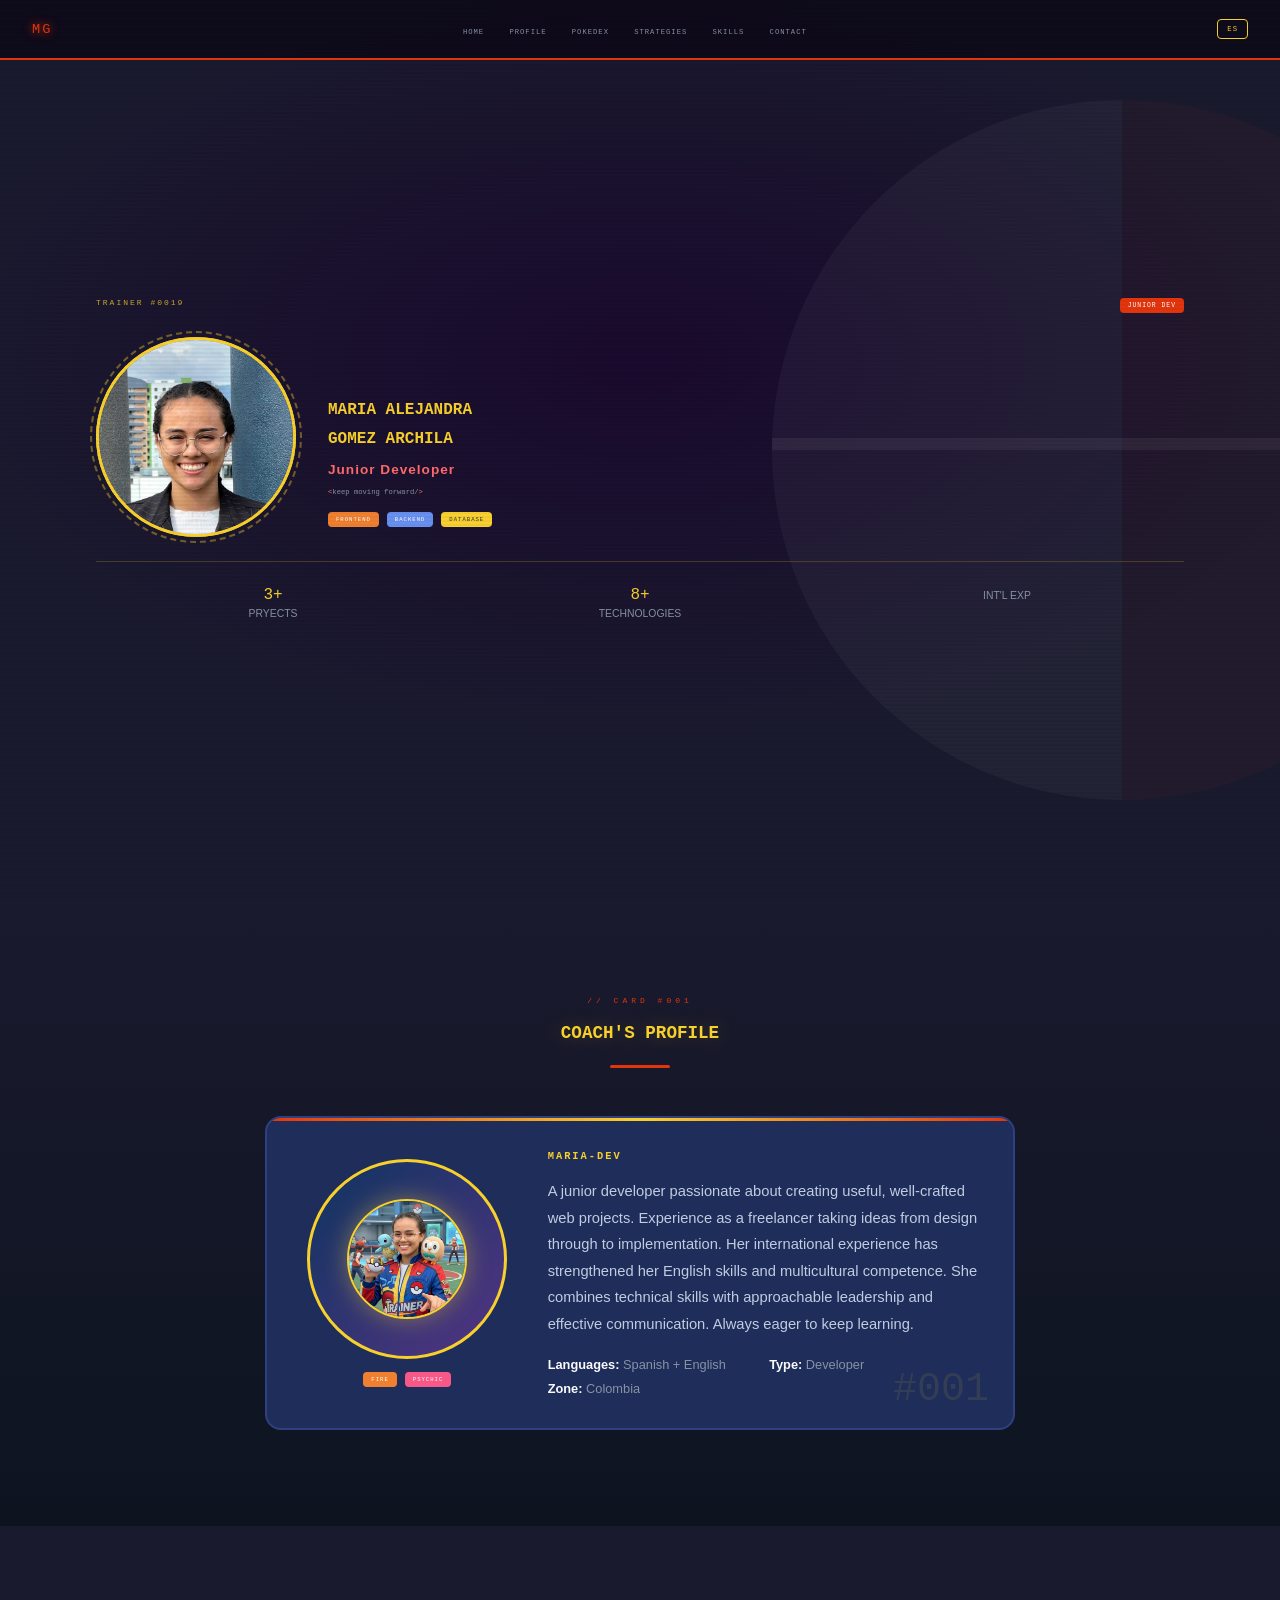
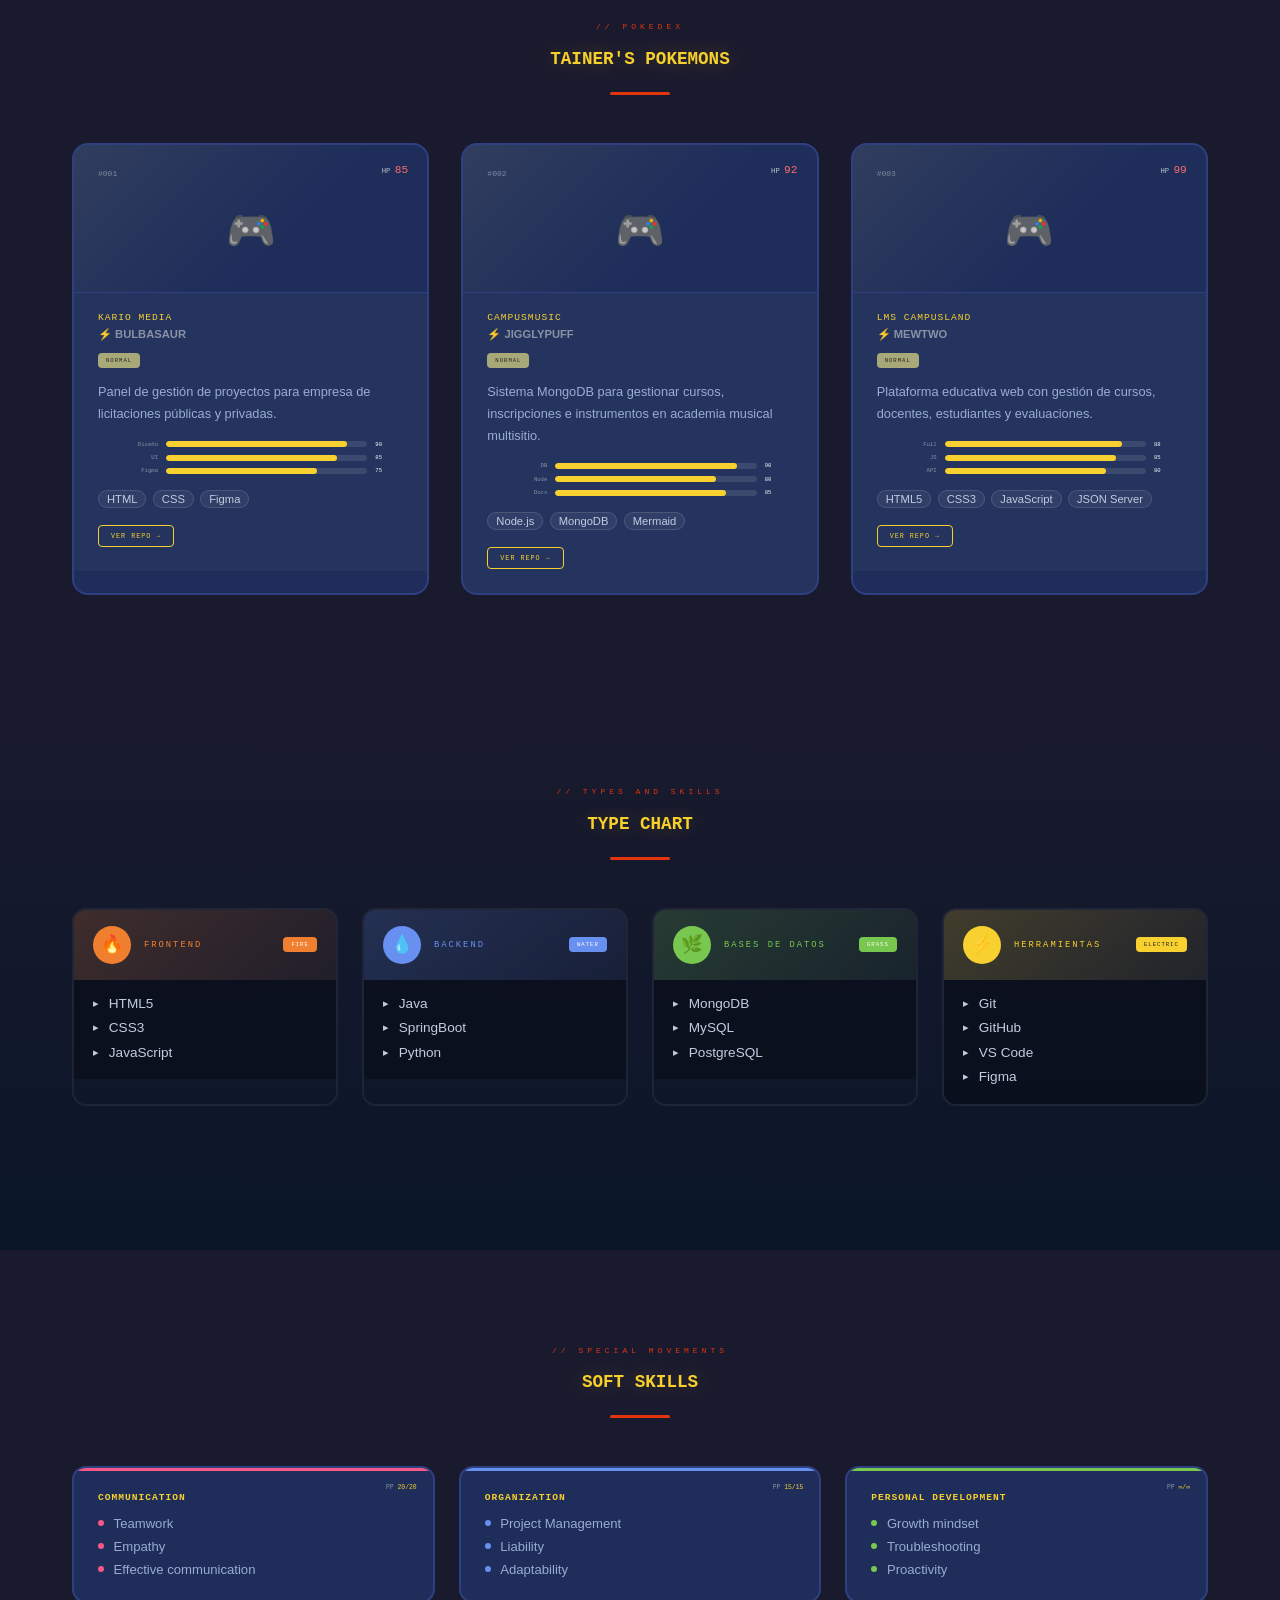
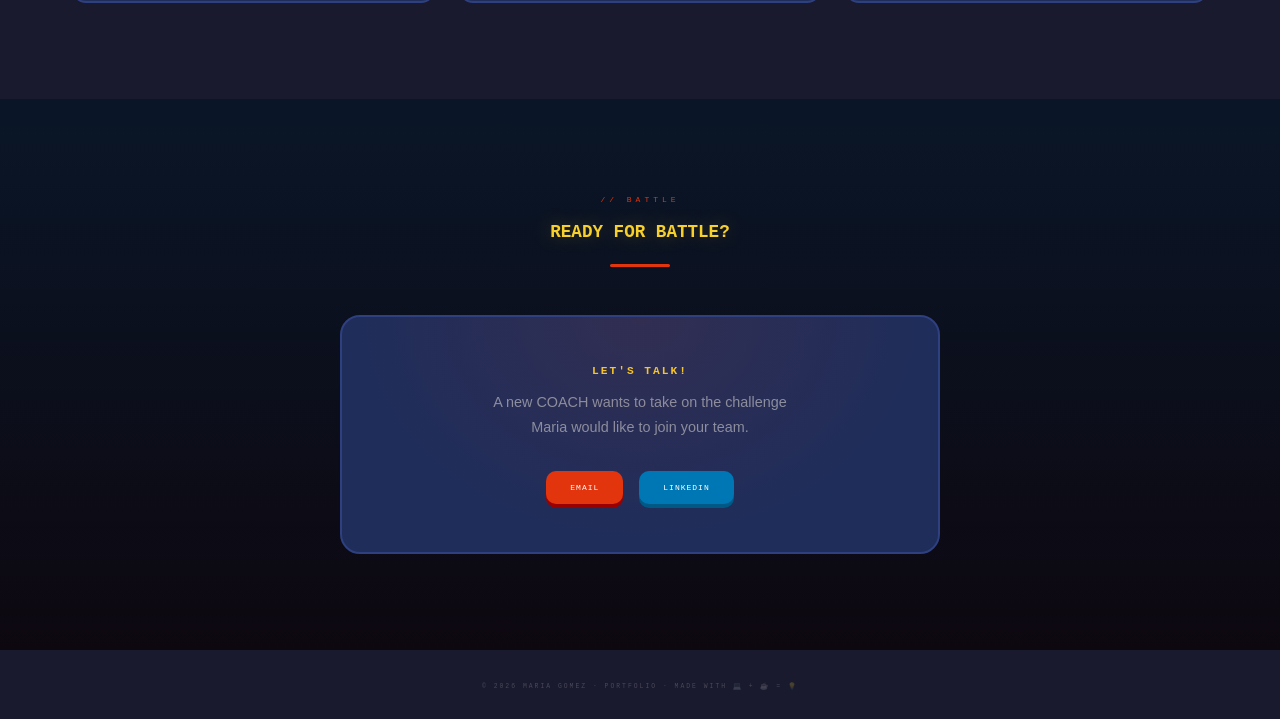
==== commit fb4178f3: "feat: :adhesive_bandage: Fixing file's route" ====
--- a/index.html
+++ b/index.html
@@ -22,10 +22,13 @@
                 <li><a href="#sskills">SKILLS</a></li>
                 <li><a href="#contact">CONTACT</a></li>
             </ul>
-            <div class="hamburger" id="hamburger">
-                <span></span>
-                <span></span>
-                <span></span>
+            <div class="nav-right">
+                <a href="../PORTFOLIO_MG/views/spanish.html" class="lang-btn">ES</a>
+                <div class="hamburger" id="hamburger">
+                    <span></span>
+                    <span></span>
+                    <span></span>
+                </div>
             </div>
 
         </nav>
--- a/style.css
+++ b/style.css
@@ -121,6 +121,30 @@
     border-radius: 2px;
     transition: all 0.3s;
 }
+/*ES-IN*/
+
+.nav-right {
+    display: flex;
+    align-items: center;
+    gap: 1rem;
+}
+
+.lang-btn {
+    font-family: 'Press Start 2P', monospace;
+    font-size: 0.45rem;
+    color: var(--yellow);
+    border: 1px solid var(--yellow);
+    padding: 5px 9px;
+    border-radius: 4px;
+    text-decoration: none;
+    letter-spacing: 1px;
+    transition: all 0.2s;
+}
+
+.lang-btn:hover {
+    background: var(--yellow);
+    color: var(--black);
+}
 
 /* BACKGROUND PATTERN */
 
@@ -147,7 +171,7 @@
 }
 
 .profileImg {
-    width: 15vw;
+    width: 200px; 
 
 }
 
@@ -302,8 +326,8 @@
     position: relative;
     z-index: 2;
     border-radius: 20px;
-    padding: 2.5rem 3rem;
-    max-width: 600px;
+    padding: 3.5rem 4rem;      
+    max-width: 100% ;         
     width: 100%;
     /*
     box-shadow:
@@ -365,8 +389,8 @@
 }
 
 .trainer-photo img {
-    width: 120px;
-    height: 120px;
+    width: 200px;
+    height: 200px;
     border-radius: 50%;
     object-fit: cover;
     border: 3px solid var(--yellow);
@@ -375,8 +399,8 @@
 }
 
 .trainer-photo-placeholder {
-    width: 120px;
-    height: 120px;
+    width: 200px;
+    height: 200px;
     border-radius: 50%;
     border: 3px solid var(--yellow);
     background: linear-gradient(135deg, var(--mid), var(--blue));
@@ -403,10 +427,11 @@
 
 .trainer-info h1 {
     font-family: 'Press Start 2P', monospace;
-    font-size: 0.7rem;
+    font-size: 1rem;
     color: var(--yellow);
     line-height: 1.8;
     margin-bottom: 0.5rem;
+    padding-top: 50px;
 }
 
 .trainer-title {
@@ -1240,7 +1265,7 @@
     }
 
     .trainer-card {
-        padding: 1.5rem 1.4rem;
+        padding: 2rem 1.5rem;
         border-radius: 16px;
     }
 
@@ -1256,7 +1281,7 @@
     }
 
     .trainer-info h1 {
-        font-size: 0.6rem;
+        font-size: 0.75rem;
     }
 
     .trainer-info .trainer-types {
@@ -1390,7 +1415,7 @@
     }
 
     .trainer-info h1 {
-        font-size: 0.55rem;
+        font-size: 0.65rem;
     }
 
     .trainer-title {
@@ -1471,12 +1496,12 @@
 @media (max-width: 480px) {
 
     .trainer-card {
-        padding: 1.2rem 1rem;
+        padding: 1.6rem 1.3rem;
         border-radius: 14px;
     }
 
     .trainer-info h1 {
-        font-size: 0.48rem;
+        font-size: 0.55rem;
     }
 
     .trainer-stats {
